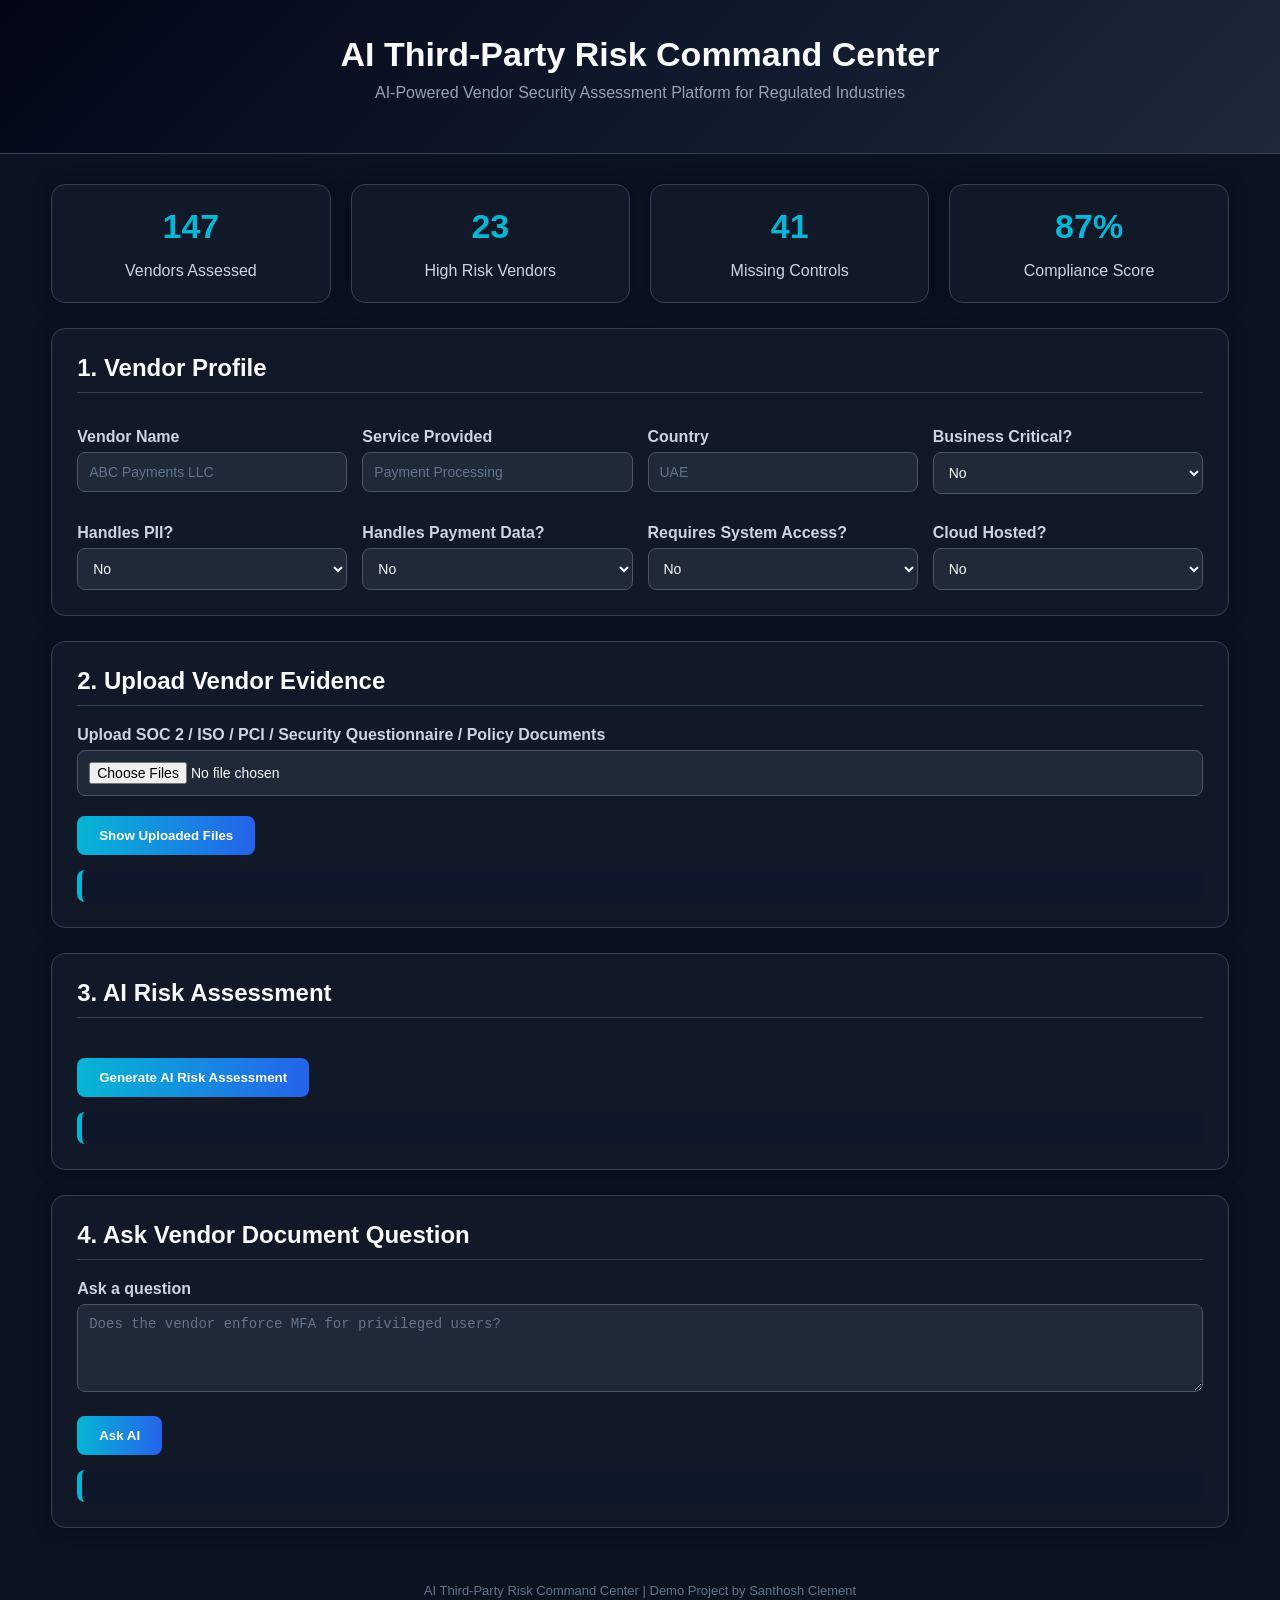
==== index.html @ ddff1916 "Create index.html" ====
<!DOCTYPE html>
<html lang="en">
<head>
  <meta charset="UTF-8" />
  <meta name="viewport" content="width=device-width, initial-scale=1.0" />
  <title>AI Third-Party Risk Command Center</title>

  <style>
    * {
      box-sizing: border-box;
    }

    body {
      margin: 0;
      font-family: "Segoe UI", Arial, sans-serif;
      background: #0b1220;
      color: #e2e8f0;
    }

    header {
      background: linear-gradient(135deg, #020617, #0f172a, #1e293b);
      color: white;
      padding: 35px 20px;
      text-align: center;
      border-bottom: 1px solid #334155;
    }

    header h1 {
      margin: 0;
      font-size: 34px;
      color: #f8fafc;
    }

    header p {
      margin-top: 10px;
      color: #94a3b8;
      font-size: 16px;
    }

    .container {
      width: 92%;
      max-width: 1200px;
      margin: 30px auto;
    }

    .hero-stats {
      display: grid;
      grid-template-columns: repeat(auto-fit, minmax(220px, 1fr));
      gap: 20px;
      margin-bottom: 25px;
    }

    .stat-card {
      background: #111827;
      border: 1px solid #374151;
      border-radius: 14px;
      padding: 22px;
      text-align: center;
      box-shadow: 0 0 18px rgba(0,0,0,0.35);
    }

    .stat-card h3 {
      color: #06b6d4;
      font-size: 34px;
      margin: 0;
    }

    .stat-card p {
      color: #cbd5e1;
      margin-bottom: 0;
    }

    .card {
      background: #111827;
      padding: 25px;
      margin-bottom: 25px;
      border-radius: 14px;
      border: 1px solid #374151;
      box-shadow: 0 0 18px rgba(0,0,0,0.35);
    }

    h2 {
      margin-top: 0;
      color: #f8fafc;
      border-bottom: 1px solid #334155;
      padding-bottom: 10px;
    }

    label {
      display: block;
      margin-top: 15px;
      font-weight: 600;
      color: #cbd5e1;
    }

    input,
    select,
    textarea {
      width: 100%;
      padding: 11px;
      margin-top: 6px;
      background: #1f2937;
      border: 1px solid #4b5563;
      border-radius: 8px;
      font-size: 14px;
      color: #f8fafc;
    }

    input:focus,
    select:focus,
    textarea:focus {
      border-color: #06b6d4;
      outline: none;
      box-shadow: 0 0 0 2px rgba(6,182,212,0.2);
    }

    input::placeholder,
    textarea::placeholder {
      color: #64748b;
    }

    button {
      margin-top: 20px;
      padding: 12px 22px;
      background: linear-gradient(90deg, #06b6d4, #2563eb);
      color: white;
      border: none;
      border-radius: 8px;
      cursor: pointer;
      font-weight: bold;
      transition: 0.2s ease;
    }

    button:hover {
      transform: translateY(-2px);
      box-shadow: 0 8px 18px rgba(37,99,235,0.35);
    }

    .grid {
      display: grid;
      grid-template-columns: repeat(auto-fit, minmax(230px, 1fr));
      gap: 15px;
    }

    .risk-box {
      padding: 18px;
      border-radius: 10px;
      color: white;
      font-weight: bold;
      text-align: center;
      margin-top: 15px;
      font-size: 17px;
    }

    .low {
      background: #065f46;
    }

    .medium {
      background: #92400e;
    }

    .high {
      background: #991b1b;
    }

    .critical {
      background: #7f1d1d;
      box-shadow: 0 0 20px rgba(239,68,68,0.45);
    }

    .result {
      background: #0f172a;
      border-left: 5px solid #06b6d4;
      padding: 16px;
      margin-top: 15px;
      border-radius: 8px;
      white-space: pre-line;
      color: #dbeafe;
      line-height: 1.6;
    }

    footer {
      text-align: center;
      color: #64748b;
      padding: 25px;
      font-size: 13px;
    }
  </style>
</head>

<body>

<header>
  <h1>AI Third-Party Risk Command Center</h1>
  <p>AI-Powered Vendor Security Assessment Platform for Regulated Industries</p>
</header>

<div class="container">

  <div class="hero-stats">
    <div class="stat-card">
      <h3>147</h3>
      <p>Vendors Assessed</p>
    </div>

    <div class="stat-card">
      <h3>23</h3>
      <p>High Risk Vendors</p>
    </div>

    <div class="stat-card">
      <h3>41</h3>
      <p>Missing Controls</p>
    </div>

    <div class="stat-card">
      <h3>87%</h3>
      <p>Compliance Score</p>
    </div>
  </div>

  <div class="card">
    <h2>1. Vendor Profile</h2>

    <div class="grid">
      <div>
        <label>Vendor Name</label>
        <input type="text" id="vendorName" placeholder="ABC Payments LLC">
      </div>

      <div>
        <label>Service Provided</label>
        <input type="text" id="service" placeholder="Payment Processing">
      </div>

      <div>
        <label>Country</label>
        <input type="text" id="country" placeholder="UAE">
      </div>

      <div>
        <label>Business Critical?</label>
        <select id="critical">
          <option>No</option>
          <option>Yes</option>
        </select>
      </div>

      <div>
        <label>Handles PII?</label>
        <select id="pii">
          <option>No</option>
          <option>Yes</option>
        </select>
      </div>

      <div>
        <label>Handles Payment Data?</label>
        <select id="payment">
          <option>No</option>
          <option>Yes</option>
        </select>
      </div>

      <div>
        <label>Requires System Access?</label>
        <select id="access">
          <option>No</option>
          <option>Yes</option>
        </select>
      </div>

      <div>
        <label>Cloud Hosted?</label>
        <select id="cloud">
          <option>No</option>
          <option>Yes</option>
        </select>
      </div>
    </div>
  </div>

  <div class="card">
    <h2>2. Upload Vendor Evidence</h2>

    <label>Upload SOC 2 / ISO / PCI / Security Questionnaire / Policy Documents</label>
    <input type="file" id="docs" multiple>

    <button onclick="showUploadedFiles()">Show Uploaded Files</button>

    <div id="fileList" class="result"></div>
  </div>

  <div class="card">
    <h2>3. AI Risk Assessment</h2>

    <button onclick="generateAssessment()">Generate AI Risk Assessment</button>

    <div id="riskSummary"></div>
    <div id="assessmentResult" class="result"></div>
  </div>

  <div class="card">
    <h2>4. Ask Vendor Document Question</h2>

    <label>Ask a question</label>
    <textarea id="question" rows="4" placeholder="Does the vendor enforce MFA for privileged users?"></textarea>

    <button onclick="askQuestion()">Ask AI</button>

    <div id="answer" class="result"></div>
  </div>

</div>

<footer>
  AI Third-Party Risk Command Center | Demo Project by Santhosh Clement
</footer>

<script>
  function showUploadedFiles() {
    const files = document.getElementById("docs").files;
    let output = "Uploaded Evidence Files:\\n";

    if (files.length === 0) {
      output = "No files uploaded.";
    } else {
      for (let i = 0; i < files.length; i++) {
        output += "- " + files[i].name + "\\n";
      }
    }

    document.getElementById("fileList").innerText = output;
  }

  function generateAssessment() {
    let score = 0;

    const vendor = document.getElementById("vendorName").value || "Unknown Vendor";
    const service = document.getElementById("service").value || "Not Provided";
    const country = document.getElementById("country").value || "Not Provided";

    if (document.getElementById("critical").value === "Yes") score += 20;
    if (document.getElementById("pii").value === "Yes") score += 15;
    if (document.getElementById("payment").value === "Yes") score += 25;
    if (document.getElementById("access").value === "Yes") score += 20;
    if (document.getElementById("cloud").value === "Yes") score += 10;

    let rating = "Low";
    let cssClass = "low";

    if (score > 30 && score <= 60) {
      rating = "Medium";
      cssClass = "medium";
    } else if (score > 60 && score <= 80) {
      rating = "High";
      cssClass = "high";
    } else if (score > 80) {
      rating = "Critical";
      cssClass = "critical";
    }

    document.getElementById("riskSummary").innerHTML = `
      <div class="risk-box ${cssClass}">
        Risk Score: ${score}/100 | Rating: ${rating}
      </div>
    `;

    document.getElementById("assessmentResult").innerText =
`Vendor: ${vendor}
Service: ${service}
Country: ${country}

Overall Risk Rating: ${rating}

Key Findings:
- Vendor business criticality and data handling were assessed.
- PII, payment data, system access, and cloud hosting increase third-party risk.
- Document validation is required for MFA, encryption, compliance, incident response, and BCP/DR.

Recommended Vendor Questions:
1. Do you enforce MFA for all users and administrators?
2. Do you encrypt data at rest and in transit?
3. Do you have ISO 27001, SOC 2, or PCI DSS certification?
4. What is your incident notification SLA?
5. Do you use subcontractors or fourth parties?
6. What are your RTO and RPO values?
7. Where is customer data stored and processed?
8. Do you support secure data deletion after contract termination?

Approval Recommendation:
Conditional approval pending vendor evidence review, compliance validation, and security control confirmation.`;
  }

  function askQuestion() {
    const question = document.getElementById("question").value;

    if (!question) {
      document.getElementById("answer").innerText = "Please enter a question.";
      return;
    }

    document.getElementById("answer").innerText =
`Demo AI Answer:

Your Question:
"${question}"

This interface is ready for RAG integration. In the next phase, uploaded vendor documents will be parsed, indexed, and searched to provide evidence-based AI answers.`;
  }
</script>

</body>
</html>
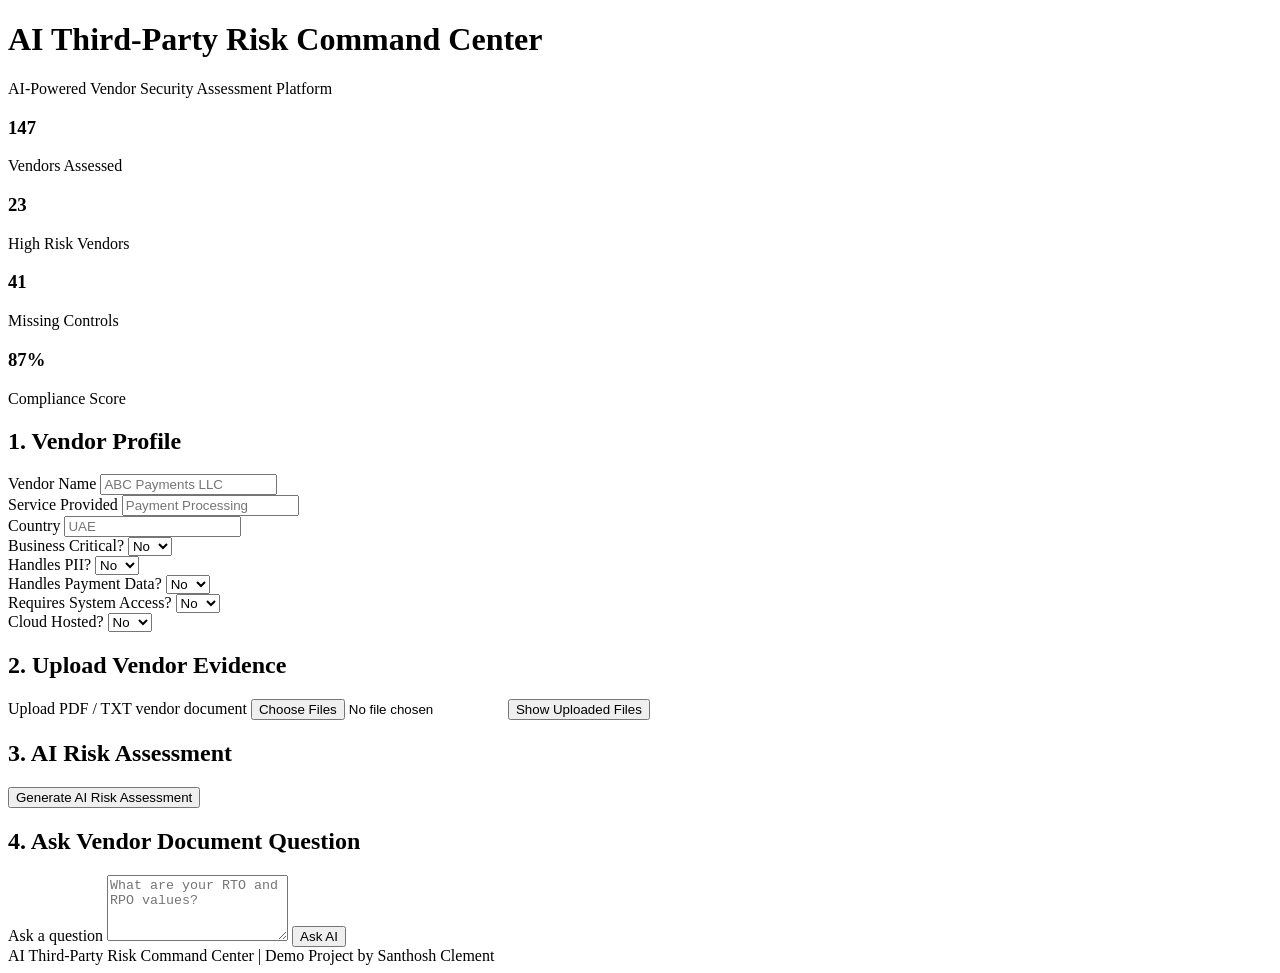
==== commit defbae92: "Update index.html" ====
--- a/index.html
+++ b/index.html
@@ -4,220 +4,23 @@
   <meta charset="UTF-8" />
   <meta name="viewport" content="width=device-width, initial-scale=1.0" />
   <title>AI Third-Party Risk Command Center</title>
-
-  <style>
-    * {
-      box-sizing: border-box;
-    }
-
-    body {
-      margin: 0;
-      font-family: "Segoe UI", Arial, sans-serif;
-      background: #0b1220;
-      color: #e2e8f0;
-    }
-
-    header {
-      background: linear-gradient(135deg, #020617, #0f172a, #1e293b);
-      color: white;
-      padding: 35px 20px;
-      text-align: center;
-      border-bottom: 1px solid #334155;
-    }
-
-    header h1 {
-      margin: 0;
-      font-size: 34px;
-      color: #f8fafc;
-    }
-
-    header p {
-      margin-top: 10px;
-      color: #94a3b8;
-      font-size: 16px;
-    }
-
-    .container {
-      width: 92%;
-      max-width: 1200px;
-      margin: 30px auto;
-    }
-
-    .hero-stats {
-      display: grid;
-      grid-template-columns: repeat(auto-fit, minmax(220px, 1fr));
-      gap: 20px;
-      margin-bottom: 25px;
-    }
-
-    .stat-card {
-      background: #111827;
-      border: 1px solid #374151;
-      border-radius: 14px;
-      padding: 22px;
-      text-align: center;
-      box-shadow: 0 0 18px rgba(0,0,0,0.35);
-    }
-
-    .stat-card h3 {
-      color: #06b6d4;
-      font-size: 34px;
-      margin: 0;
-    }
-
-    .stat-card p {
-      color: #cbd5e1;
-      margin-bottom: 0;
-    }
-
-    .card {
-      background: #111827;
-      padding: 25px;
-      margin-bottom: 25px;
-      border-radius: 14px;
-      border: 1px solid #374151;
-      box-shadow: 0 0 18px rgba(0,0,0,0.35);
-    }
-
-    h2 {
-      margin-top: 0;
-      color: #f8fafc;
-      border-bottom: 1px solid #334155;
-      padding-bottom: 10px;
-    }
-
-    label {
-      display: block;
-      margin-top: 15px;
-      font-weight: 600;
-      color: #cbd5e1;
-    }
-
-    input,
-    select,
-    textarea {
-      width: 100%;
-      padding: 11px;
-      margin-top: 6px;
-      background: #1f2937;
-      border: 1px solid #4b5563;
-      border-radius: 8px;
-      font-size: 14px;
-      color: #f8fafc;
-    }
-
-    input:focus,
-    select:focus,
-    textarea:focus {
-      border-color: #06b6d4;
-      outline: none;
-      box-shadow: 0 0 0 2px rgba(6,182,212,0.2);
-    }
-
-    input::placeholder,
-    textarea::placeholder {
-      color: #64748b;
-    }
-
-    button {
-      margin-top: 20px;
-      padding: 12px 22px;
-      background: linear-gradient(90deg, #06b6d4, #2563eb);
-      color: white;
-      border: none;
-      border-radius: 8px;
-      cursor: pointer;
-      font-weight: bold;
-      transition: 0.2s ease;
-    }
-
-    button:hover {
-      transform: translateY(-2px);
-      box-shadow: 0 8px 18px rgba(37,99,235,0.35);
-    }
-
-    .grid {
-      display: grid;
-      grid-template-columns: repeat(auto-fit, minmax(230px, 1fr));
-      gap: 15px;
-    }
-
-    .risk-box {
-      padding: 18px;
-      border-radius: 10px;
-      color: white;
-      font-weight: bold;
-      text-align: center;
-      margin-top: 15px;
-      font-size: 17px;
-    }
-
-    .low {
-      background: #065f46;
-    }
-
-    .medium {
-      background: #92400e;
-    }
-
-    .high {
-      background: #991b1b;
-    }
-
-    .critical {
-      background: #7f1d1d;
-      box-shadow: 0 0 20px rgba(239,68,68,0.45);
-    }
-
-    .result {
-      background: #0f172a;
-      border-left: 5px solid #06b6d4;
-      padding: 16px;
-      margin-top: 15px;
-      border-radius: 8px;
-      white-space: pre-line;
-      color: #dbeafe;
-      line-height: 1.6;
-    }
-
-    footer {
-      text-align: center;
-      color: #64748b;
-      padding: 25px;
-      font-size: 13px;
-    }
-  </style>
+  <link rel="stylesheet" href="style.css">
 </head>
 
 <body>
 
 <header>
   <h1>AI Third-Party Risk Command Center</h1>
-  <p>AI-Powered Vendor Security Assessment Platform for Regulated Industries</p>
+  <p>AI-Powered Vendor Security Assessment Platform</p>
 </header>
 
 <div class="container">
 
   <div class="hero-stats">
-    <div class="stat-card">
-      <h3>147</h3>
-      <p>Vendors Assessed</p>
-    </div>
-
-    <div class="stat-card">
-      <h3>23</h3>
-      <p>High Risk Vendors</p>
-    </div>
-
-    <div class="stat-card">
-      <h3>41</h3>
-      <p>Missing Controls</p>
-    </div>
-
-    <div class="stat-card">
-      <h3>87%</h3>
-      <p>Compliance Score</p>
-    </div>
+    <div class="stat-card"><h3>147</h3><p>Vendors Assessed</p></div>
+    <div class="stat-card"><h3>23</h3><p>High Risk Vendors</p></div>
+    <div class="stat-card"><h3>41</h3><p>Missing Controls</p></div>
+    <div class="stat-card"><h3>87%</h3><p>Compliance Score</p></div>
   </div>
 
   <div class="card">
@@ -284,7 +87,7 @@
   <div class="card">
     <h2>2. Upload Vendor Evidence</h2>
 
-    <label>Upload SOC 2 / ISO / PCI / Security Questionnaire / Policy Documents</label>
+    <label>Upload PDF / TXT vendor document</label>
     <input type="file" id="docs" multiple>
 
     <button onclick="showUploadedFiles()">Show Uploaded Files</button>
@@ -295,7 +98,7 @@
   <div class="card">
     <h2>3. AI Risk Assessment</h2>
 
-    <button onclick="generateAssessment()">Generate AI Risk Assessment</button>
+    <button onclick="generateAIAssessment()">Generate AI Risk Assessment</button>
 
     <div id="riskSummary"></div>
     <div id="assessmentResult" class="result"></div>
@@ -305,7 +108,7 @@
     <h2>4. Ask Vendor Document Question</h2>
 
     <label>Ask a question</label>
-    <textarea id="question" rows="4" placeholder="Does the vendor enforce MFA for privileged users?"></textarea>
+    <textarea id="question" rows="4" placeholder="What are your RTO and RPO values?"></textarea>
 
     <button onclick="askQuestion()">Ask AI</button>
 
@@ -319,96 +122,97 @@
 </footer>
 
 <script>
-  function showUploadedFiles() {
-    const files = document.getElementById("docs").files;
-    let output = "Uploaded Evidence Files:\\n";
-
-    if (files.length === 0) {
-      output = "No files uploaded.";
-    } else {
-      for (let i = 0; i < files.length; i++) {
-        output += "- " + files[i].name + "\\n";
-      }
+const API_URL = "https://ai-3rdpartyriskcopilot.onrender.com";
+
+function showUploadedFiles() {
+  const files = document.getElementById("docs").files;
+  let output = "Uploaded Evidence Files:\n";
+
+  if (files.length === 0) {
+    output = "No files uploaded.";
+  } else {
+    for (let i = 0; i < files.length; i++) {
+      output += "- " + files[i].name + "\n";
     }
-
-    document.getElementById("fileList").innerText = output;
-  }
-
-  function generateAssessment() {
-    let score = 0;
-
-    const vendor = document.getElementById("vendorName").value || "Unknown Vendor";
-    const service = document.getElementById("service").value || "Not Provided";
-    const country = document.getElementById("country").value || "Not Provided";
-
-    if (document.getElementById("critical").value === "Yes") score += 20;
-    if (document.getElementById("pii").value === "Yes") score += 15;
-    if (document.getElementById("payment").value === "Yes") score += 25;
-    if (document.getElementById("access").value === "Yes") score += 20;
-    if (document.getElementById("cloud").value === "Yes") score += 10;
-
-    let rating = "Low";
-    let cssClass = "low";
-
-    if (score > 30 && score <= 60) {
-      rating = "Medium";
-      cssClass = "medium";
-    } else if (score > 60 && score <= 80) {
-      rating = "High";
-      cssClass = "high";
-    } else if (score > 80) {
-      rating = "Critical";
-      cssClass = "critical";
-    }
-
-    document.getElementById("riskSummary").innerHTML = `
-      <div class="risk-box ${cssClass}">
-        Risk Score: ${score}/100 | Rating: ${rating}
-      </div>
-    `;
-
+  }
+
+  document.getElementById("fileList").innerText = output;
+}
+
+async function generateAIAssessment() {
+  const files = document.getElementById("docs").files;
+
+  if (files.length === 0) {
     document.getElementById("assessmentResult").innerText =
-`Vendor: ${vendor}
-Service: ${service}
-Country: ${country}
-
-Overall Risk Rating: ${rating}
-
-Key Findings:
-- Vendor business criticality and data handling were assessed.
-- PII, payment data, system access, and cloud hosting increase third-party risk.
-- Document validation is required for MFA, encryption, compliance, incident response, and BCP/DR.
-
-Recommended Vendor Questions:
-1. Do you enforce MFA for all users and administrators?
-2. Do you encrypt data at rest and in transit?
-3. Do you have ISO 27001, SOC 2, or PCI DSS certification?
-4. What is your incident notification SLA?
-5. Do you use subcontractors or fourth parties?
-6. What are your RTO and RPO values?
-7. Where is customer data stored and processed?
-8. Do you support secure data deletion after contract termination?
-
-Approval Recommendation:
-Conditional approval pending vendor evidence review, compliance validation, and security control confirmation.`;
-  }
-
-  function askQuestion() {
-    const question = document.getElementById("question").value;
-
-    if (!question) {
-      document.getElementById("answer").innerText = "Please enter a question.";
-      return;
-    }
+      "Please upload at least one PDF or TXT vendor document.";
+    return;
+  }
+
+  const formData = new FormData();
+
+  formData.append("vendor_name", document.getElementById("vendorName").value || "Unknown Vendor");
+  formData.append("service", document.getElementById("service").value || "Not Provided");
+  formData.append("country", document.getElementById("country").value || "Not Provided");
+  formData.append("business_critical", document.getElementById("critical").value);
+  formData.append("pii", document.getElementById("pii").value);
+  formData.append("payment_data", document.getElementById("payment").value);
+  formData.append("system_access", document.getElementById("access").value);
+  formData.append("cloud_hosted", document.getElementById("cloud").value);
+
+  for (let i = 0; i < files.length; i++) {
+    formData.append("files", files[i]);
+  }
+
+  document.getElementById("assessmentResult").innerText =
+    "AI is analyzing vendor evidence. Please wait...";
+
+  try {
+    const response = await fetch(`${API_URL}/ai-assess`, {
+      method: "POST",
+      body: formData
+    });
+
+    const result = await response.json();
+
+    document.getElementById("assessmentResult").innerText =
+      result.ai_report || "No AI report generated.";
+
+  } catch (error) {
+    document.getElementById("assessmentResult").innerText =
+      "Unable to connect to AI API. Please check backend URL or Render service.";
+  }
+}
+
+async function askQuestion() {
+  const question = document.getElementById("question").value;
+
+  if (!question) {
+    document.getElementById("answer").innerText = "Please enter a question.";
+    return;
+  }
+
+  document.getElementById("answer").innerText =
+    "AI is processing your question...";
+
+  try {
+    const response = await fetch(`${API_URL}/ask-question`, {
+      method: "POST",
+      headers: {
+        "Content-Type": "application/json"
+      },
+      body: JSON.stringify({ question: question })
+    });
+
+    const result = await response.json();
 
     document.getElementById("answer").innerText =
-`Demo AI Answer:
-
-Your Question:
-"${question}"
-
-This interface is ready for RAG integration. In the next phase, uploaded vendor documents will be parsed, indexed, and searched to provide evidence-based AI answers.`;
-  }
+      result.answer || result.ai_report || "No answer returned from API.";
+
+  } catch (error) {
+    document.getElementById("answer").innerText =
+      "Ask AI API is not available yet. Backend needs /ask-question endpoint.";
+  }
+}
 </script>
 
 </body>
